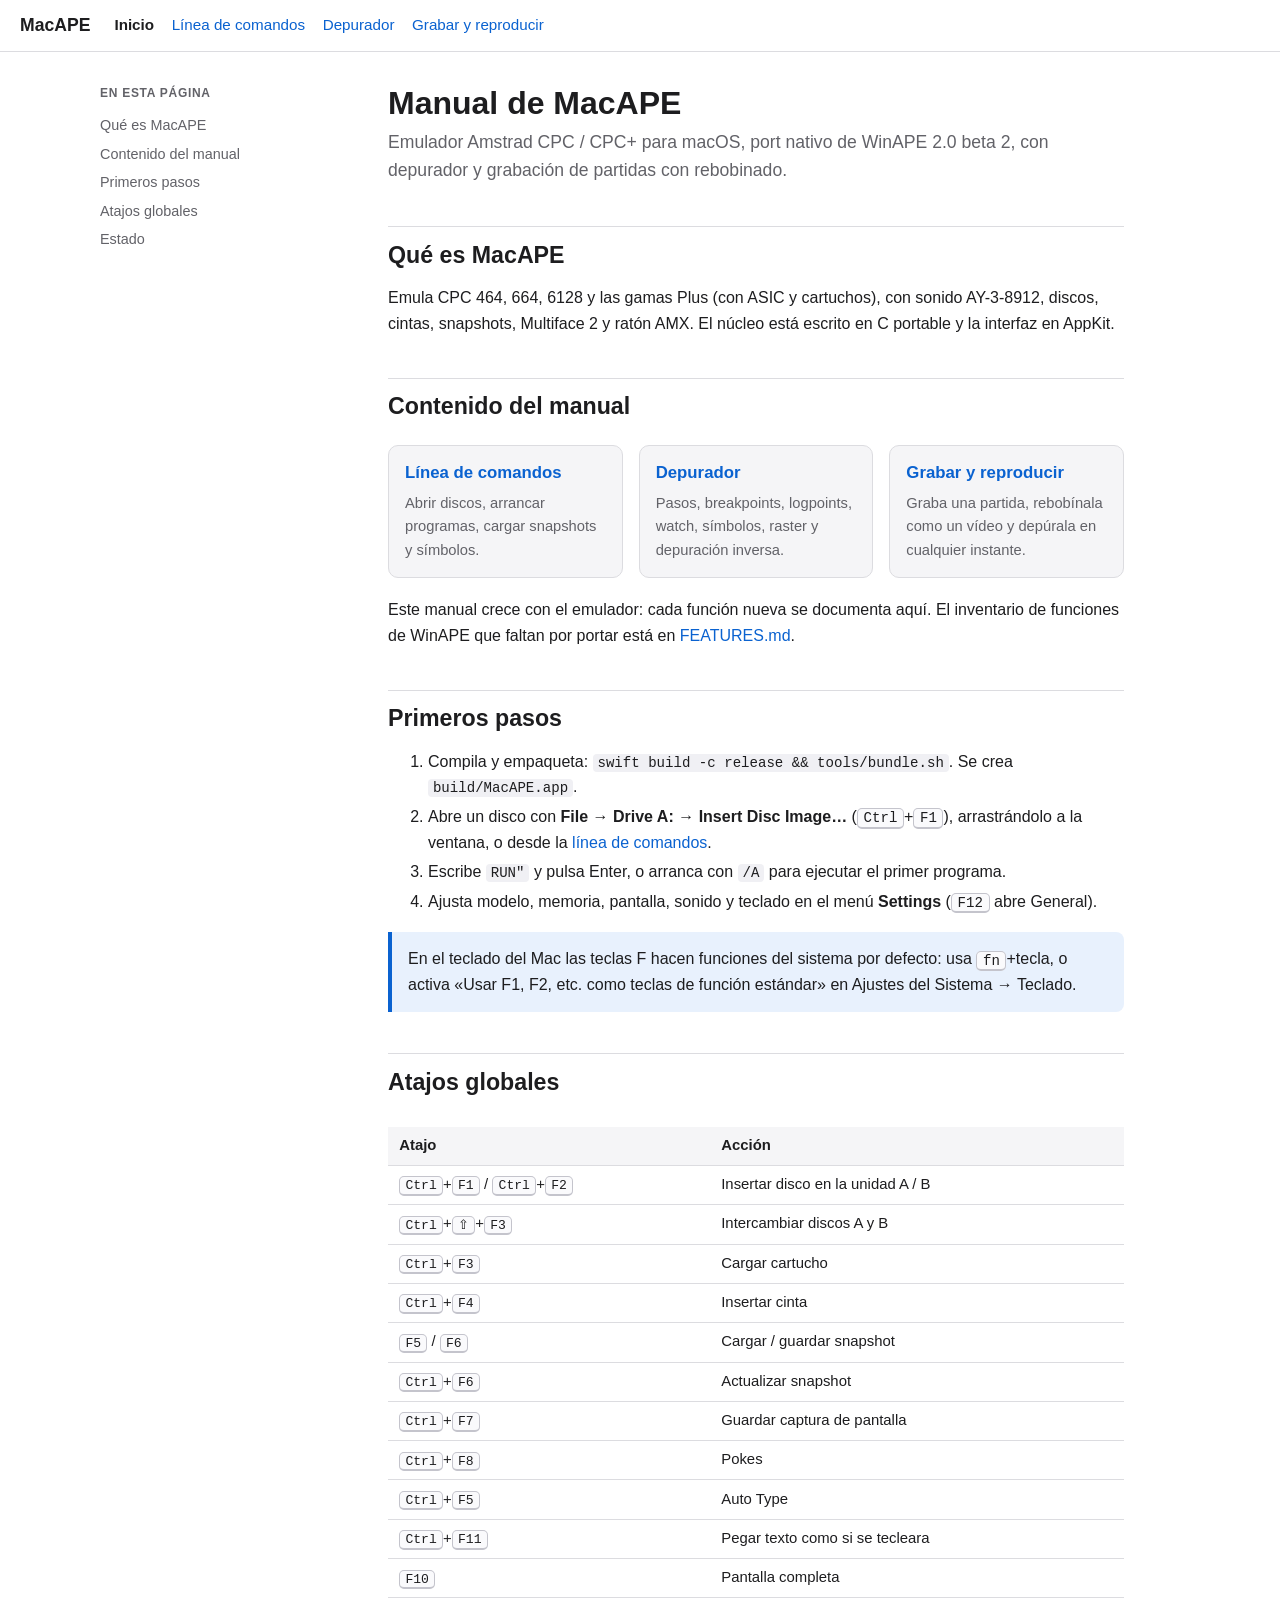
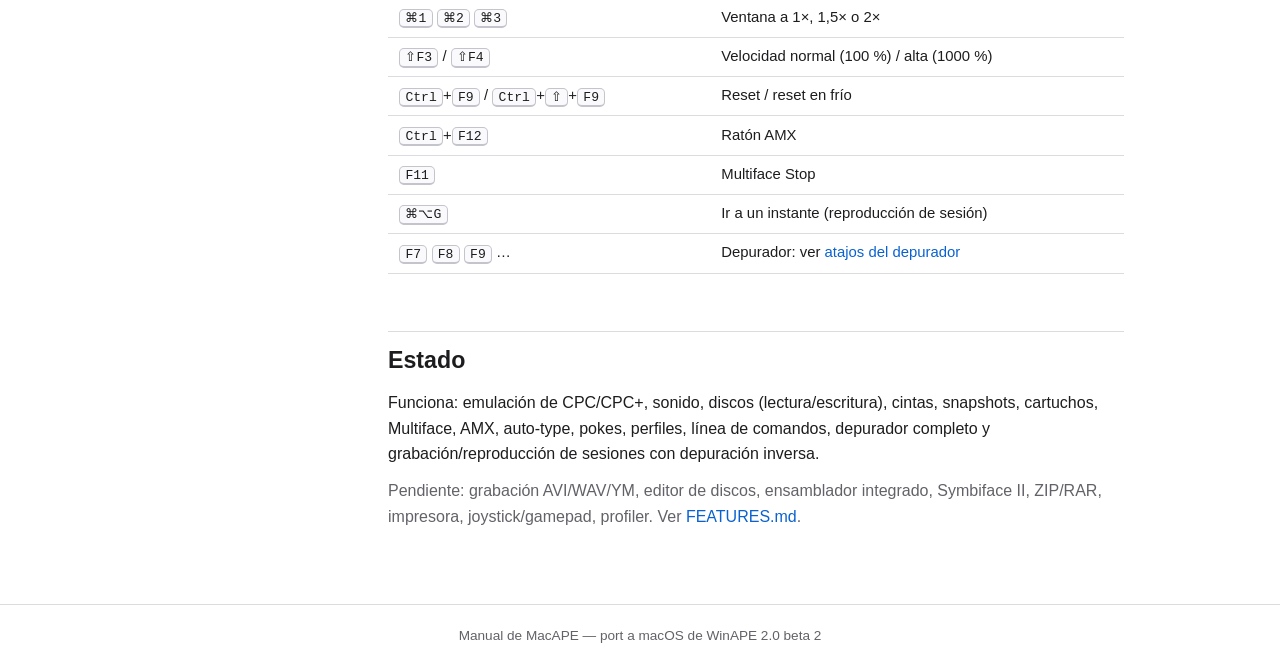
==== docs/index.html @ 0d61a0f4 "Add HTML user manual in docs/: index, command line, debugger, sessions Co-Authored-By: Claude Sonnet" ====
<!doctype html>
<html lang="es">
<head>
<meta charset="utf-8">
<meta name="viewport" content="width=device-width, initial-scale=1">
<title>Manual de MacAPE</title>
<link rel="stylesheet" href="style.css">
</head>
<body>
<header class="top">
  <a class="brand" href="index.html">MacAPE</a>
  <nav>
    <a href="index.html" aria-current="page">Inicio</a>
    <a href="command-line.html">Línea de comandos</a>
    <a href="debugger.html">Depurador</a>
    <a href="sessions.html">Grabar y reproducir</a>
  </nav>
</header>

<div class="layout">
<aside class="toc">
  <h2>En esta página</h2>
  <ol>
    <li><a href="#what">Qué es MacAPE</a></li>
    <li><a href="#manual">Contenido del manual</a></li>
    <li><a href="#start">Primeros pasos</a></li>
    <li><a href="#shortcuts">Atajos globales</a></li>
    <li><a href="#status">Estado</a></li>
  </ol>
</aside>

<main>
<h1>Manual de MacAPE</h1>
<p class="lead">Emulador Amstrad CPC / CPC+ para macOS, port nativo de WinAPE 2.0 beta 2, con depurador y grabación de partidas con rebobinado.</p>

<h2 id="what">Qué es MacAPE</h2>
<p>Emula CPC 464, 664, 6128 y las gamas Plus (con ASIC y cartuchos), con sonido AY-3-8912, discos, cintas, snapshots, Multiface 2 y ratón AMX. El núcleo está escrito en C portable y la interfaz en AppKit.</p>

<h2 id="manual">Contenido del manual</h2>
<ul class="cards">
  <li><a href="command-line.html">Línea de comandos</a><p>Abrir discos, arrancar programas, cargar snapshots y símbolos.</p></li>
  <li><a href="debugger.html">Depurador</a><p>Pasos, breakpoints, logpoints, watch, símbolos, raster y depuración inversa.</p></li>
  <li><a href="sessions.html">Grabar y reproducir</a><p>Graba una partida, rebobínala como un vídeo y depúrala en cualquier instante.</p></li>
</ul>
<p>Este manual crece con el emulador: cada función nueva se documenta aquí. El inventario de funciones de WinAPE que faltan por portar está en <a href="FEATURES.md">FEATURES.md</a>.</p>

<h2 id="start">Primeros pasos</h2>
<ol>
  <li>Compila y empaqueta: <code>swift build -c release &amp;&amp; tools/bundle.sh</code>. Se crea <code>build/MacAPE.app</code>.</li>
  <li>Abre un disco con <strong>File → Drive A: → Insert Disc Image…</strong> (<kbd>Ctrl</kbd>+<kbd>F1</kbd>), arrastrándolo a la ventana, o desde la <a href="command-line.html">línea de comandos</a>.</li>
  <li>Escribe <code>RUN"</code> y pulsa Enter, o arranca con <code>/A</code> para ejecutar el primer programa.</li>
  <li>Ajusta modelo, memoria, pantalla, sonido y teclado en el menú <strong>Settings</strong> (<kbd>F12</kbd> abre General).</li>
</ol>
<div class="note">
  <p>En el teclado del Mac las teclas F hacen funciones del sistema por defecto: usa <kbd>fn</kbd>+tecla, o activa «Usar F1, F2, etc. como teclas de función estándar» en Ajustes del Sistema → Teclado.</p>
</div>

<h2 id="shortcuts">Atajos globales</h2>
<div class="table-scroll">
<table>
  <tr><th>Atajo</th><th>Acción</th></tr>
  <tr><td><kbd>Ctrl</kbd>+<kbd>F1</kbd> / <kbd>Ctrl</kbd>+<kbd>F2</kbd></td><td>Insertar disco en la unidad A / B</td></tr>
  <tr><td><kbd>Ctrl</kbd>+<kbd>⇧</kbd>+<kbd>F3</kbd></td><td>Intercambiar discos A y B</td></tr>
  <tr><td><kbd>Ctrl</kbd>+<kbd>F3</kbd></td><td>Cargar cartucho</td></tr>
  <tr><td><kbd>Ctrl</kbd>+<kbd>F4</kbd></td><td>Insertar cinta</td></tr>
  <tr><td><kbd>F5</kbd> / <kbd>F6</kbd></td><td>Cargar / guardar snapshot</td></tr>
  <tr><td><kbd>Ctrl</kbd>+<kbd>F6</kbd></td><td>Actualizar snapshot</td></tr>
  <tr><td><kbd>Ctrl</kbd>+<kbd>F7</kbd></td><td>Guardar captura de pantalla</td></tr>
  <tr><td><kbd>Ctrl</kbd>+<kbd>F8</kbd></td><td>Pokes</td></tr>
  <tr><td><kbd>Ctrl</kbd>+<kbd>F5</kbd></td><td>Auto Type</td></tr>
  <tr><td><kbd>Ctrl</kbd>+<kbd>F11</kbd></td><td>Pegar texto como si se tecleara</td></tr>
  <tr><td><kbd>F10</kbd></td><td>Pantalla completa</td></tr>
  <tr><td><kbd>⌘1</kbd> <kbd>⌘2</kbd> <kbd>⌘3</kbd></td><td>Ventana a 1×, 1,5× o 2×</td></tr>
  <tr><td><kbd>⇧F3</kbd> / <kbd>⇧F4</kbd></td><td>Velocidad normal (100 %) / alta (1000 %)</td></tr>
  <tr><td><kbd>Ctrl</kbd>+<kbd>F9</kbd> / <kbd>Ctrl</kbd>+<kbd>⇧</kbd>+<kbd>F9</kbd></td><td>Reset / reset en frío</td></tr>
  <tr><td><kbd>Ctrl</kbd>+<kbd>F12</kbd></td><td>Ratón AMX</td></tr>
  <tr><td><kbd>F11</kbd></td><td>Multiface Stop</td></tr>
  <tr><td><kbd>⌘⌥G</kbd></td><td>Ir a un instante (reproducción de sesión)</td></tr>
  <tr><td><kbd>F7</kbd> <kbd>F8</kbd> <kbd>F9</kbd> …</td><td>Depurador: ver <a href="debugger.html#shortcuts">atajos del depurador</a></td></tr>
</table>
</div>

<h2 id="status">Estado</h2>
<p>Funciona: emulación de CPC/CPC+, sonido, discos (lectura/escritura), cintas, snapshots, cartuchos, Multiface, AMX, auto-type, pokes, perfiles, línea de comandos, depurador completo y grabación/reproducción de sesiones con depuración inversa.</p>
<p class="status-todo">Pendiente: grabación AVI/WAV/YM, editor de discos, ensamblador integrado, Symbiface II, ZIP/RAR, impresora, joystick/gamepad, profiler. Ver <a href="FEATURES.md">FEATURES.md</a>.</p>
</main>
</div>

<footer>Manual de MacAPE — port a macOS de WinAPE 2.0 beta 2</footer>
</body>
</html>
---- docs/style.css ----
:root {
  --bg: #ffffff; --fg: #1d1d1f; --muted: #626268; --line: #dcdce0; --soft: #f5f5f7;
  --accent: #0a62d0; --code-bg: #f0f0f4; --note: #e8f1fd; --note-line: #0a62d0; --warn: #fff4e0; --warn-line: #c77700;
  --kbd-bg: #fafafc; --kbd-line: #c4c4cc;
}
@media (prefers-color-scheme: dark) {
  :root {
    --bg: #1c1c1e; --fg: #ececf0; --muted: #a0a0a8; --line: #3a3a3e; --soft: #262629;
    --accent: #6cb0ff; --code-bg: #2a2a2e; --note: #1d2a3a; --note-line: #6cb0ff; --warn: #3a2d17; --warn-line: #e0a040;
    --kbd-bg: #2c2c30; --kbd-line: #4a4a50;
  }
}
* { box-sizing: border-box; }
html { scroll-behavior: smooth; scroll-padding-top: 4.5rem; }
body { margin: 0; background: var(--bg); color: var(--fg); font: 16px/1.6 -apple-system, BlinkMacSystemFont, "Segoe UI", Helvetica, Arial, sans-serif; }
a { color: var(--accent); text-decoration: none; }
a:hover { text-decoration: underline; }

header.top { position: sticky; top: 0; z-index: 10; display: flex; gap: 1.5rem; align-items: center; padding: .7rem 1.25rem;
  background: color-mix(in srgb, var(--bg) 92%, transparent); backdrop-filter: blur(8px); border-bottom: 1px solid var(--line); }
header.top .brand { font-weight: 700; font-size: 1.1rem; color: var(--fg); }
header.top nav { display: flex; gap: 1.1rem; flex-wrap: wrap; font-size: .95rem; }
header.top nav a[aria-current="page"] { color: var(--fg); font-weight: 600; }

.layout { display: grid; grid-template-columns: 15rem minmax(0, 46rem); gap: 3rem; max-width: 70rem; margin: 0 auto; padding: 2rem 1.25rem 4rem; }
aside.toc { position: sticky; top: 4.5rem; align-self: start; max-height: calc(100vh - 6rem); overflow: auto; font-size: .9rem; }
aside.toc h2 { font-size: .75rem; text-transform: uppercase; letter-spacing: .06em; color: var(--muted); margin: 0 0 .6rem; border: 0; padding: 0; }
aside.toc ol, aside.toc ul { list-style: none; margin: 0; padding: 0; }
aside.toc li { margin: .15rem 0; }
aside.toc ul ul { padding-left: .9rem; font-size: .85rem; }
aside.toc a { color: var(--muted); display: block; padding: .1rem 0; }
aside.toc a:hover { color: var(--fg); text-decoration: none; }
@media (max-width: 62rem) { .layout { grid-template-columns: 1fr; } aside.toc { position: static; max-height: none; } }

main h1 { font-size: 2rem; line-height: 1.2; margin: 0 0 .4rem; }
main .lead { font-size: 1.1rem; color: var(--muted); margin: 0 0 2rem; }
main h2 { font-size: 1.45rem; margin: 2.6rem 0 .6rem; padding-top: .6rem; border-top: 1px solid var(--line); }
main h3 { font-size: 1.1rem; margin: 1.8rem 0 .4rem; }
main p, main ul, main ol { margin: .7rem 0; }
main li { margin: .25rem 0; }

code, kbd, samp { font-family: ui-monospace, SFMono-Regular, Menlo, Consolas, monospace; font-size: .88em; }
code { background: var(--code-bg); padding: .08em .35em; border-radius: 4px; }
kbd { background: var(--kbd-bg); border: 1px solid var(--kbd-line); border-bottom-width: 2px; border-radius: 5px; padding: .05em .4em; white-space: nowrap; }
pre { background: var(--code-bg); padding: .9rem 1rem; border-radius: 8px; overflow-x: auto; line-height: 1.45; }
pre code { background: none; padding: 0; font-size: .85rem; }

table { border-collapse: collapse; width: 100%; margin: 1rem 0; font-size: .93rem; }
th, td { text-align: left; vertical-align: top; padding: .45rem .7rem; border-bottom: 1px solid var(--line); }
th { background: var(--soft); font-weight: 600; white-space: nowrap; }
td:first-child { white-space: nowrap; }
.table-scroll { overflow-x: auto; }

figure { margin: 1.4rem 0; }
figure img { max-width: 100%; height: auto; border: 1px solid var(--line); border-radius: 8px; display: block; }
figcaption { color: var(--muted); font-size: .88rem; margin-top: .4rem; }

.note, .warn { border-left: 4px solid var(--note-line); background: var(--note); padding: .6rem 1rem; border-radius: 0 8px 8px 0; margin: 1.1rem 0; }
.warn { border-left-color: var(--warn-line); background: var(--warn); }
.note p, .warn p { margin: .3rem 0; }

.cards { display: grid; grid-template-columns: repeat(auto-fit, minmax(14rem, 1fr)); gap: 1rem; margin: 1.2rem 0; padding: 0; list-style: none; }
.cards li { border: 1px solid var(--line); border-radius: 10px; padding: .9rem 1rem; background: var(--soft); margin: 0; }
.cards a { font-weight: 600; font-size: 1.05rem; }
.cards p { margin: .3rem 0 0; color: var(--muted); font-size: .92rem; }
.status-todo { color: var(--muted); }

footer { border-top: 1px solid var(--line); color: var(--muted); font-size: .85rem; padding: 1.2rem; text-align: center; }
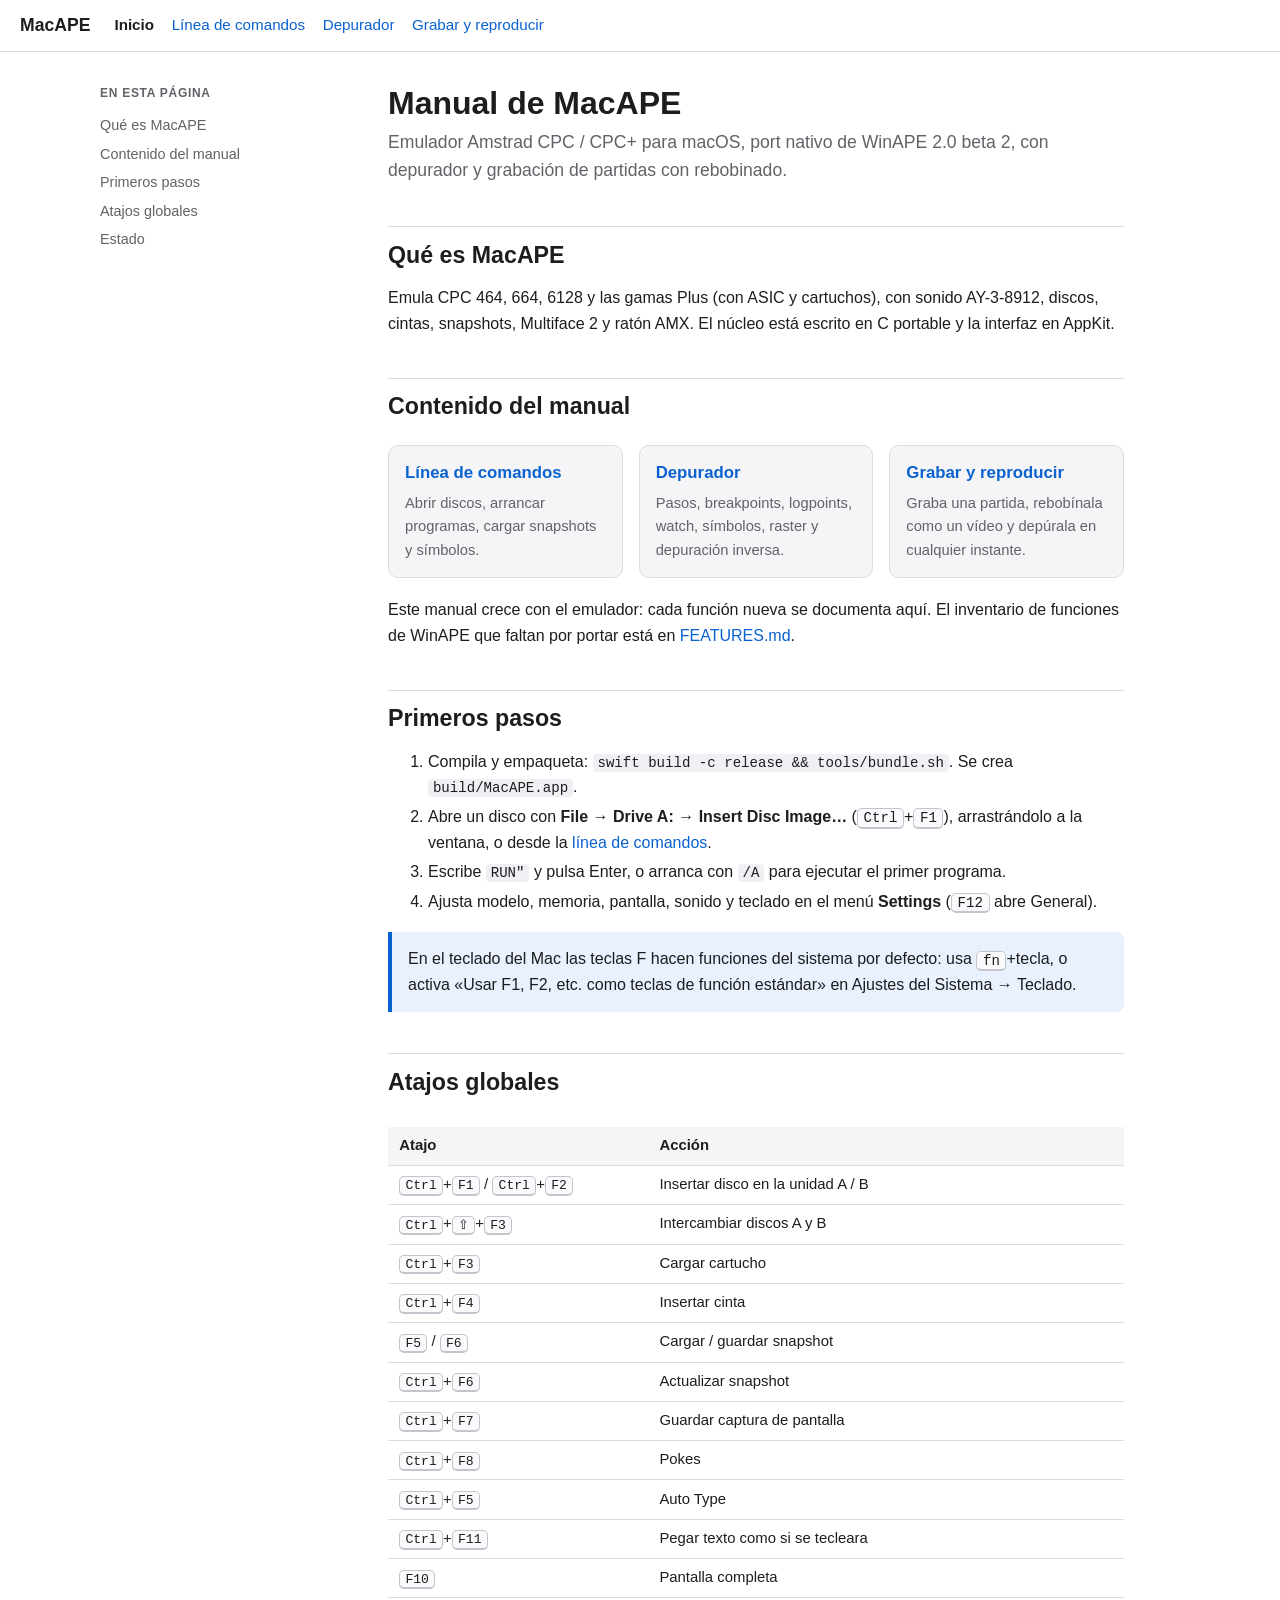
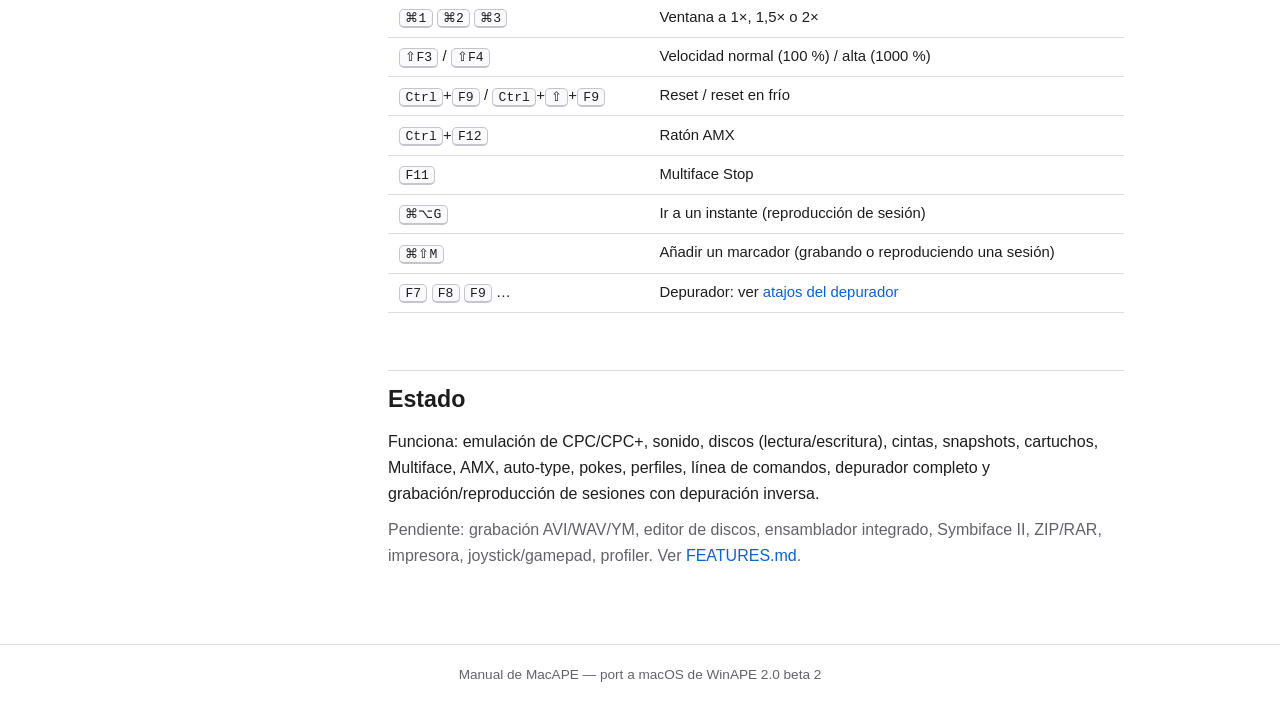
==== commit 983f2e64: "Markers on the session time line Named moments stored in the .cpcrec (format v3), added while record" ====
--- a/docs/index.html
+++ b/docs/index.html
@@ -76,6 +76,7 @@
   <tr><td><kbd>Ctrl</kbd>+<kbd>F12</kbd></td><td>Ratón AMX</td></tr>
   <tr><td><kbd>F11</kbd></td><td>Multiface Stop</td></tr>
   <tr><td><kbd>⌘⌥G</kbd></td><td>Ir a un instante (reproducción de sesión)</td></tr>
+  <tr><td><kbd>⌘⇧M</kbd></td><td>Añadir un marcador (grabando o reproduciendo una sesión)</td></tr>
   <tr><td><kbd>F7</kbd> <kbd>F8</kbd> <kbd>F9</kbd> …</td><td>Depurador: ver <a href="debugger.html#shortcuts">atajos del depurador</a></td></tr>
 </table>
 </div>
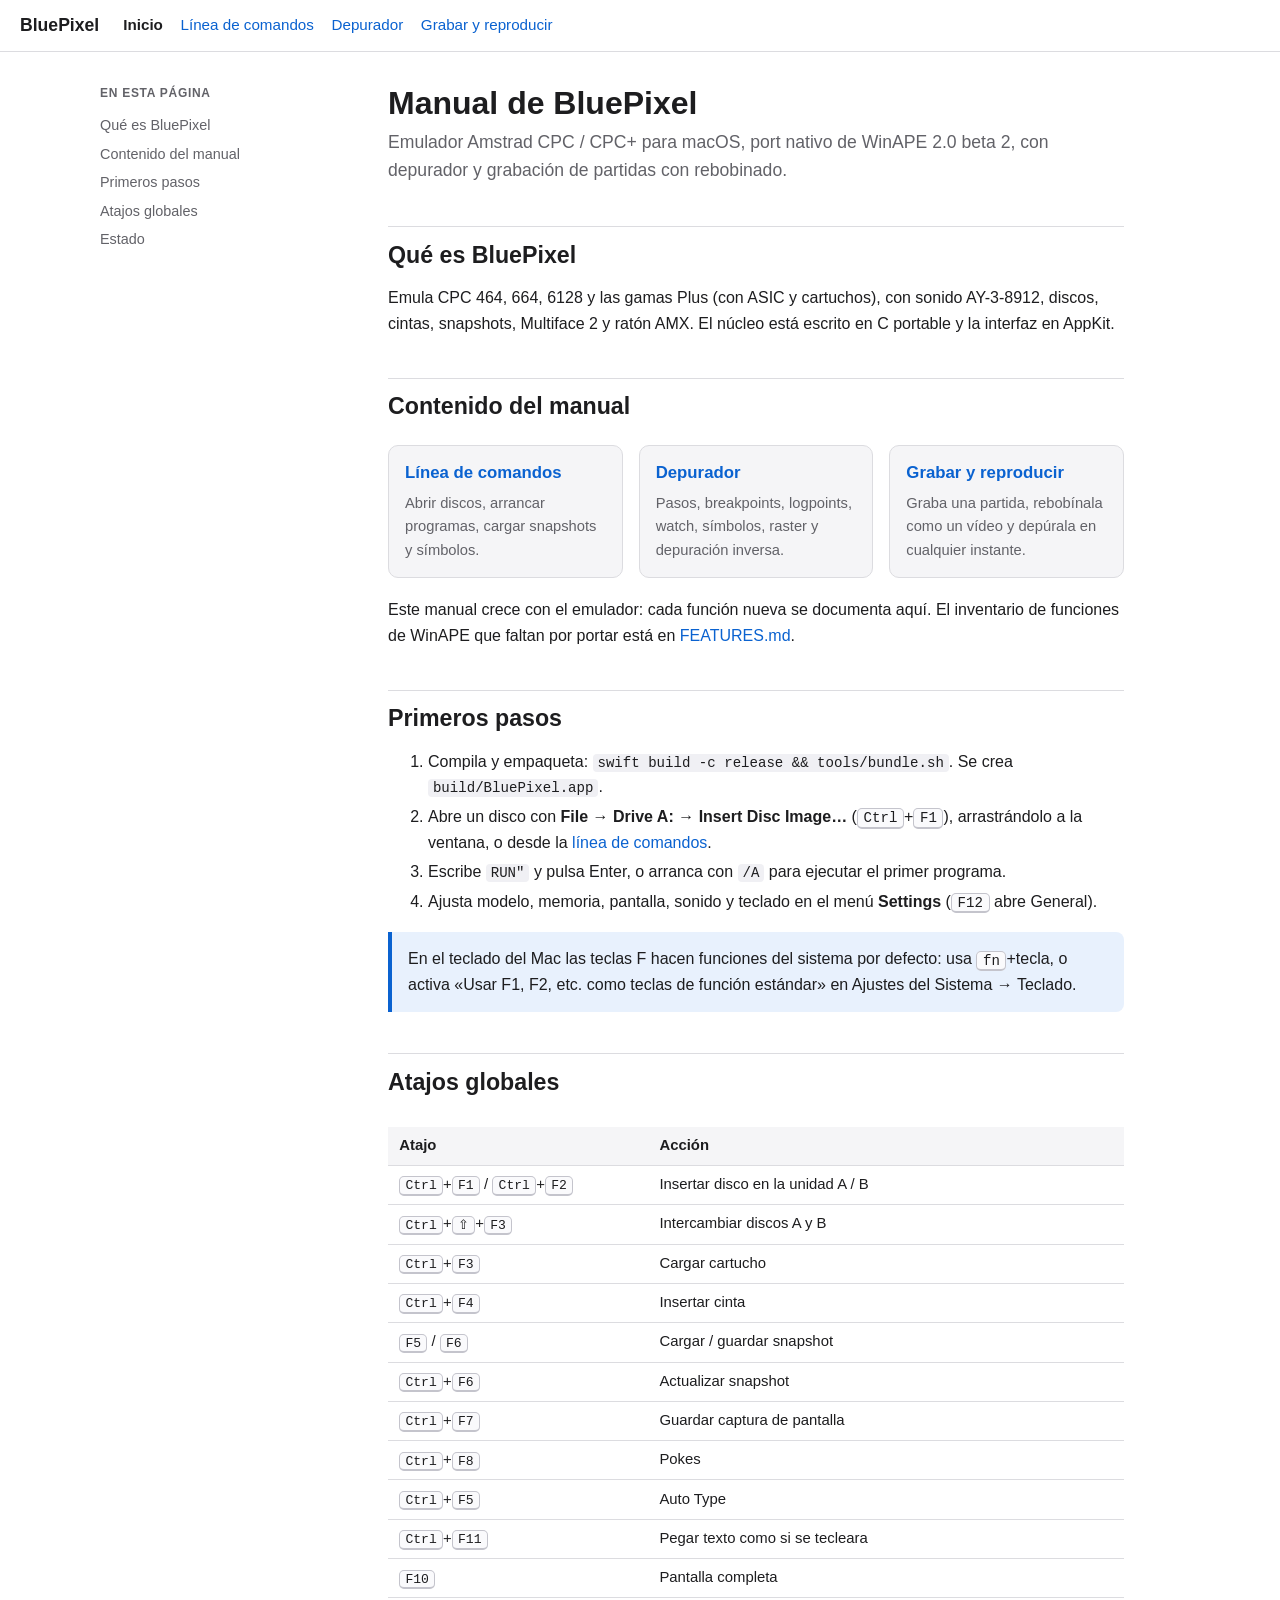
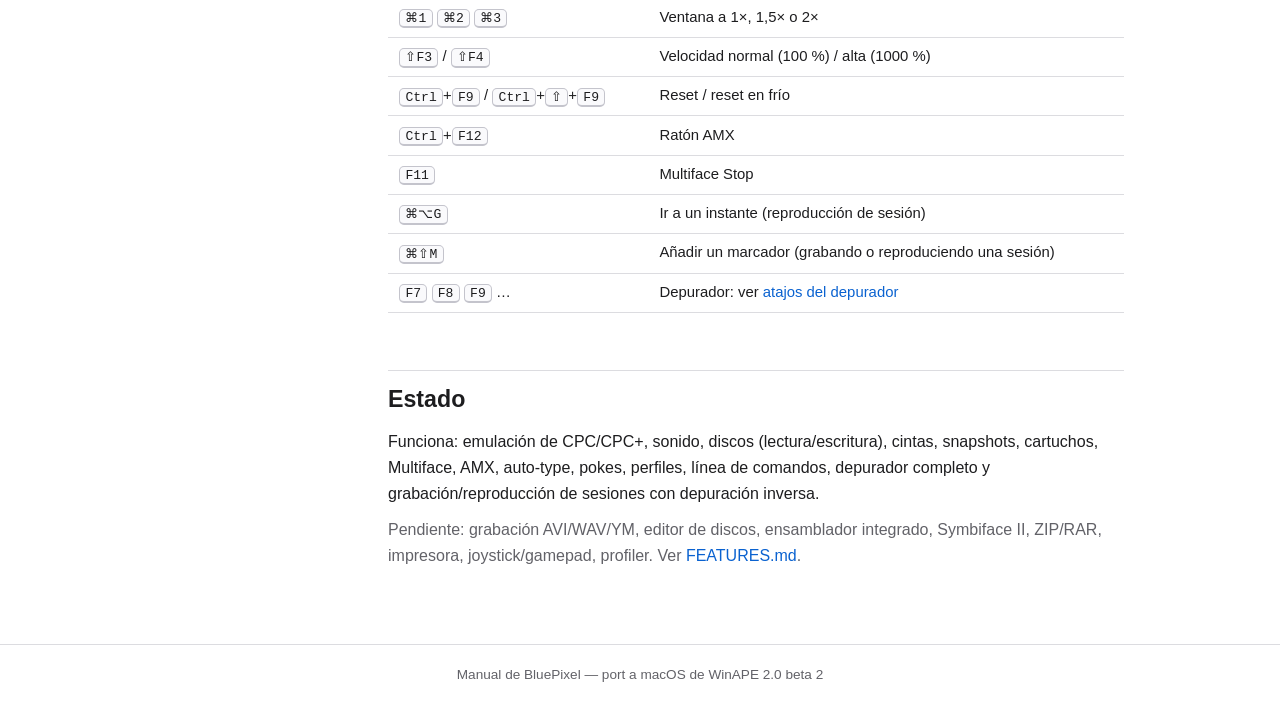
==== commit 1e29dd34: "Rename emulator to BluePixel Update the app, Swift package, tools, settings paths, and documentation" ====
--- a/docs/index.html
+++ b/docs/index.html
@@ -3,12 +3,12 @@
 <head>
 <meta charset="utf-8">
 <meta name="viewport" content="width=device-width, initial-scale=1">
-<title>Manual de MacAPE</title>
+<title>Manual de BluePixel</title>
 <link rel="stylesheet" href="style.css">
 </head>
 <body>
 <header class="top">
-  <a class="brand" href="index.html">MacAPE</a>
+  <a class="brand" href="index.html">BluePixel</a>
   <nav>
     <a href="index.html" aria-current="page">Inicio</a>
     <a href="command-line.html">Línea de comandos</a>
@@ -21,7 +21,7 @@
 <aside class="toc">
   <h2>En esta página</h2>
   <ol>
-    <li><a href="#what">Qué es MacAPE</a></li>
+    <li><a href="#what">Qué es BluePixel</a></li>
     <li><a href="#manual">Contenido del manual</a></li>
     <li><a href="#start">Primeros pasos</a></li>
     <li><a href="#shortcuts">Atajos globales</a></li>
@@ -30,10 +30,10 @@
 </aside>
 
 <main>
-<h1>Manual de MacAPE</h1>
+<h1>Manual de BluePixel</h1>
 <p class="lead">Emulador Amstrad CPC / CPC+ para macOS, port nativo de WinAPE 2.0 beta 2, con depurador y grabación de partidas con rebobinado.</p>
 
-<h2 id="what">Qué es MacAPE</h2>
+<h2 id="what">Qué es BluePixel</h2>
 <p>Emula CPC 464, 664, 6128 y las gamas Plus (con ASIC y cartuchos), con sonido AY-3-8912, discos, cintas, snapshots, Multiface 2 y ratón AMX. El núcleo está escrito en C portable y la interfaz en AppKit.</p>
 
 <h2 id="manual">Contenido del manual</h2>
@@ -46,7 +46,7 @@
 
 <h2 id="start">Primeros pasos</h2>
 <ol>
-  <li>Compila y empaqueta: <code>swift build -c release &amp;&amp; tools/bundle.sh</code>. Se crea <code>build/MacAPE.app</code>.</li>
+  <li>Compila y empaqueta: <code>swift build -c release &amp;&amp; tools/bundle.sh</code>. Se crea <code>build/BluePixel.app</code>.</li>
   <li>Abre un disco con <strong>File → Drive A: → Insert Disc Image…</strong> (<kbd>Ctrl</kbd>+<kbd>F1</kbd>), arrastrándolo a la ventana, o desde la <a href="command-line.html">línea de comandos</a>.</li>
   <li>Escribe <code>RUN"</code> y pulsa Enter, o arranca con <code>/A</code> para ejecutar el primer programa.</li>
   <li>Ajusta modelo, memoria, pantalla, sonido y teclado en el menú <strong>Settings</strong> (<kbd>F12</kbd> abre General).</li>
@@ -87,6 +87,6 @@
 </main>
 </div>
 
-<footer>Manual de MacAPE — port a macOS de WinAPE 2.0 beta 2</footer>
+<footer>Manual de BluePixel — port a macOS de WinAPE 2.0 beta 2</footer>
 </body>
 </html>
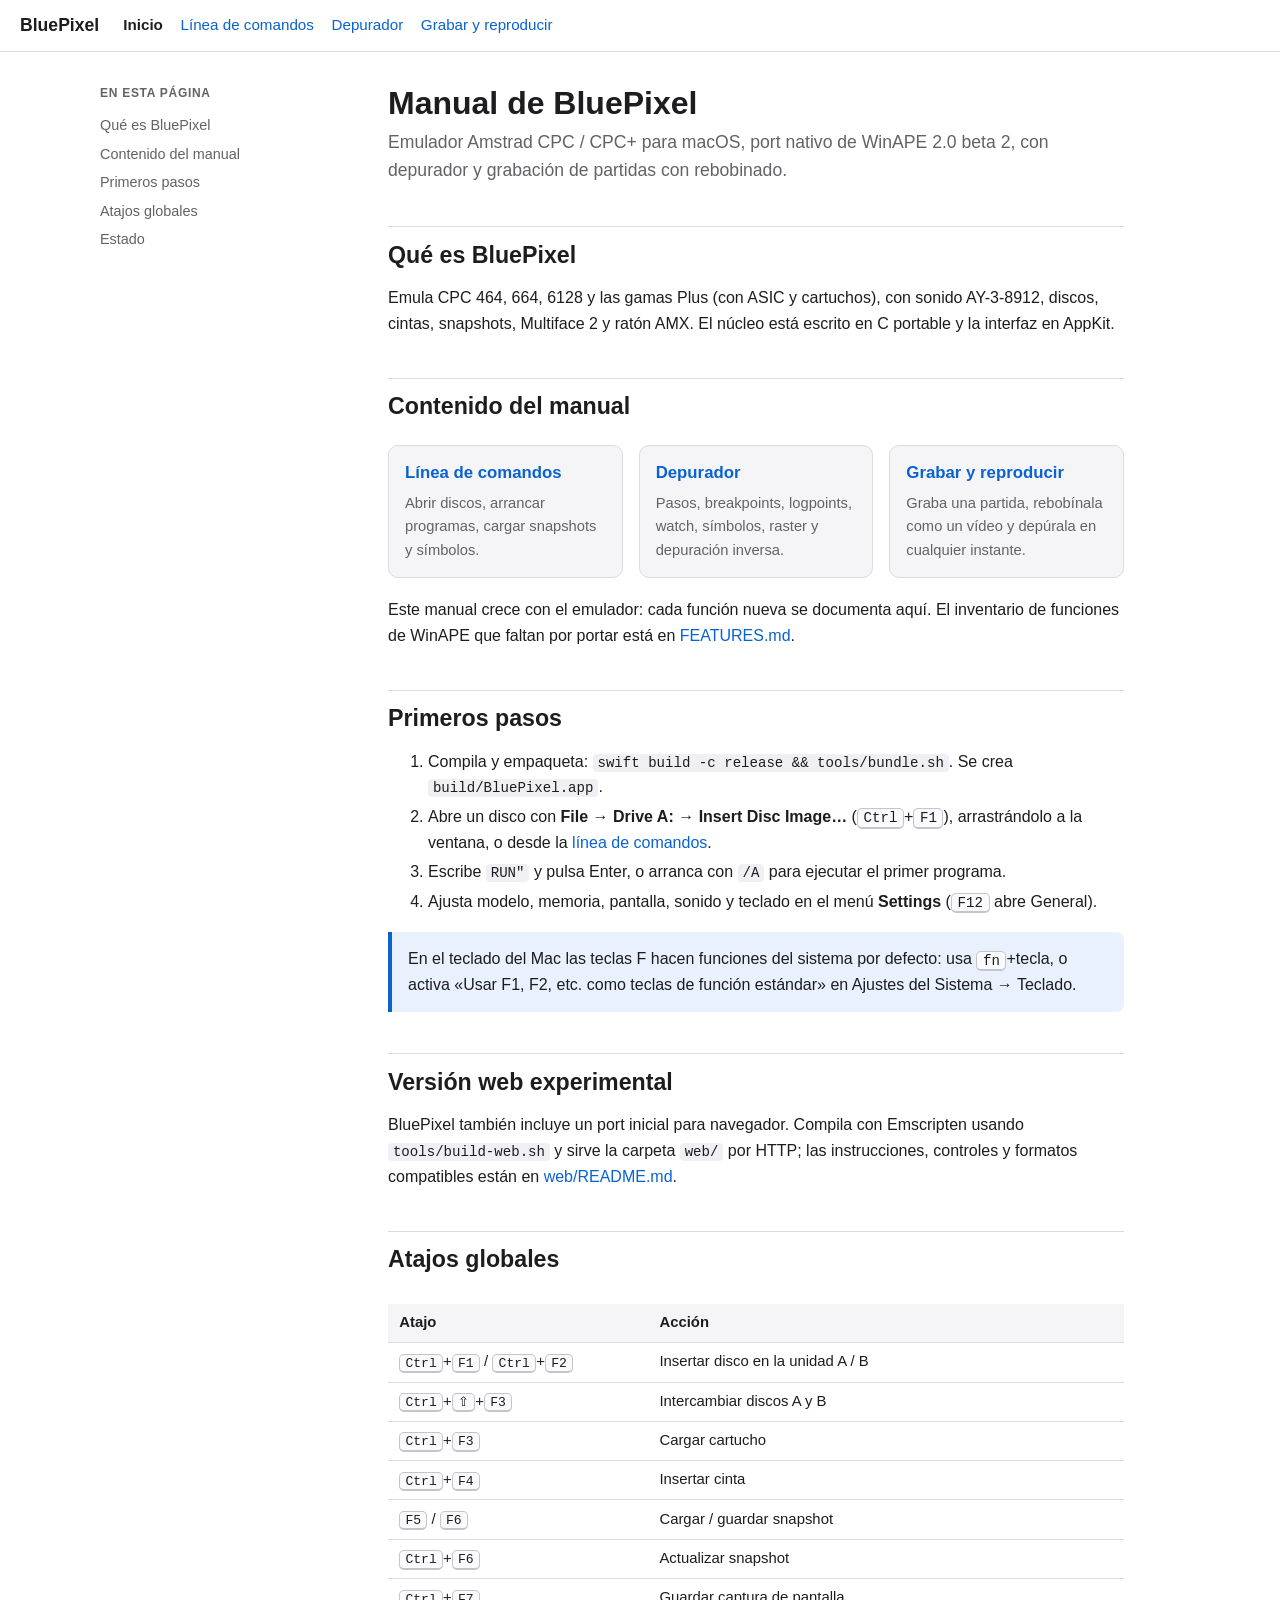
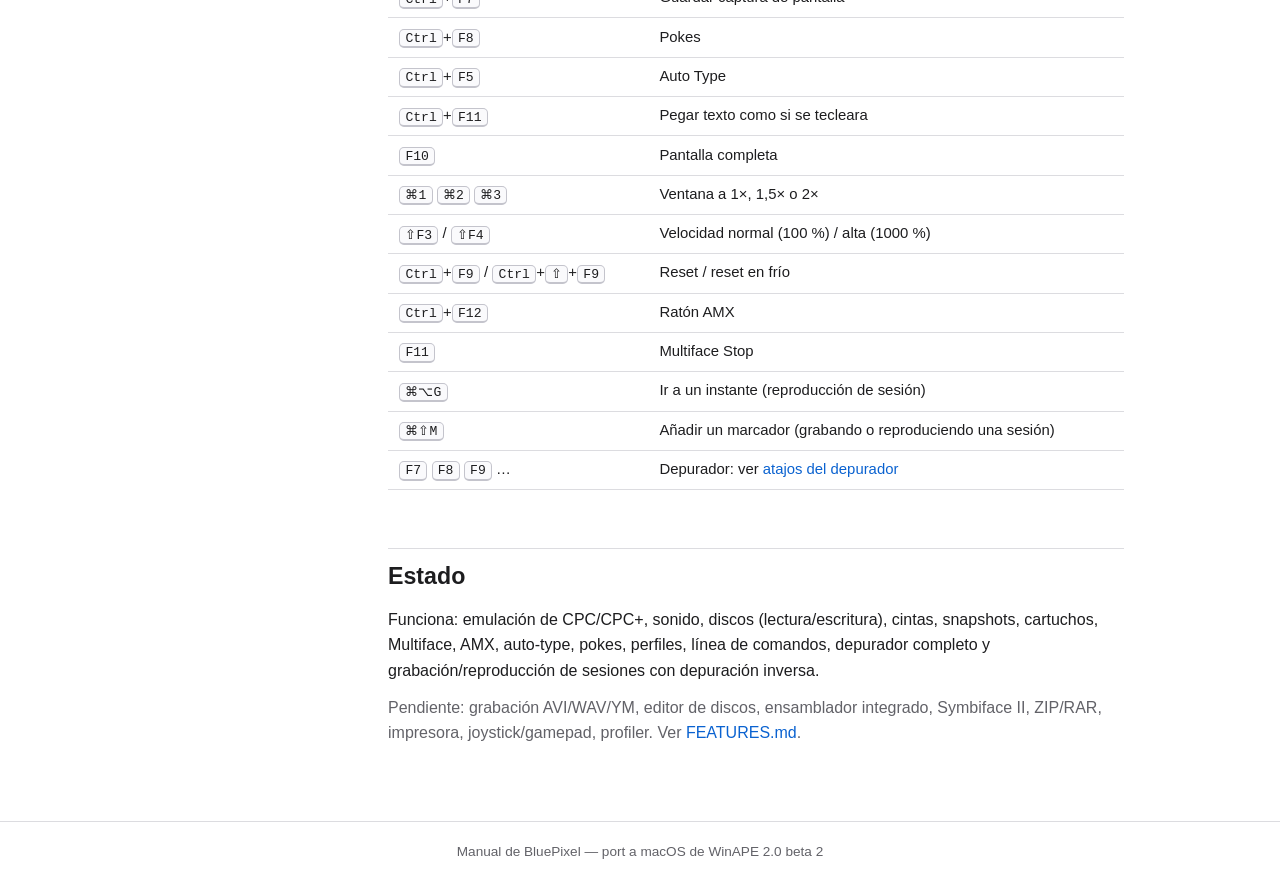
==== commit 4dcc96cd: "Add web emulator with CPC ROM set Build a browser frontend around the portable core with local ROM d" ====
--- a/docs/index.html
+++ b/docs/index.html
@@ -55,6 +55,9 @@
   <p>En el teclado del Mac las teclas F hacen funciones del sistema por defecto: usa <kbd>fn</kbd>+tecla, o activa «Usar F1, F2, etc. como teclas de función estándar» en Ajustes del Sistema → Teclado.</p>
 </div>
 
+<h2>Versión web experimental</h2>
+<p>BluePixel también incluye un port inicial para navegador. Compila con Emscripten usando <code>tools/build-web.sh</code> y sirve la carpeta <code>web/</code> por HTTP; las instrucciones, controles y formatos compatibles están en <a href="../web/README.md">web/README.md</a>.</p>
+
 <h2 id="shortcuts">Atajos globales</h2>
 <div class="table-scroll">
 <table>
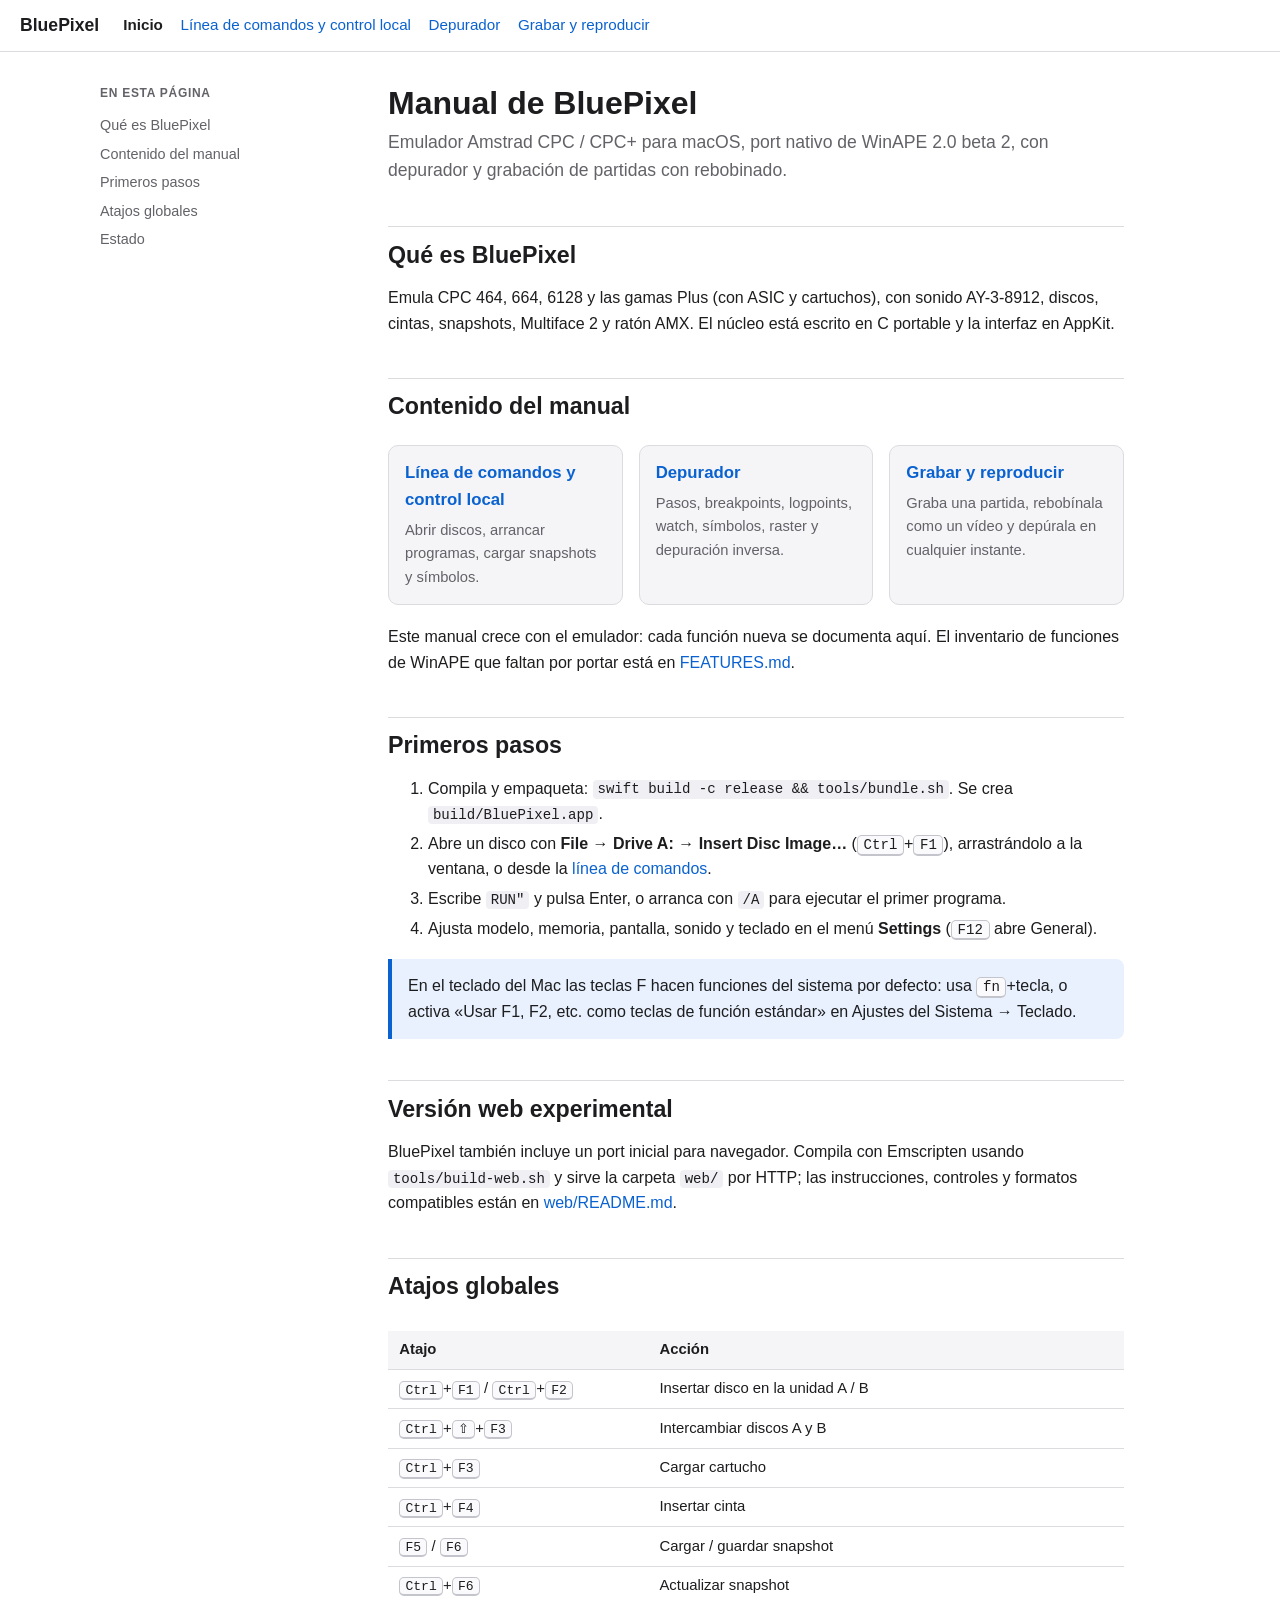
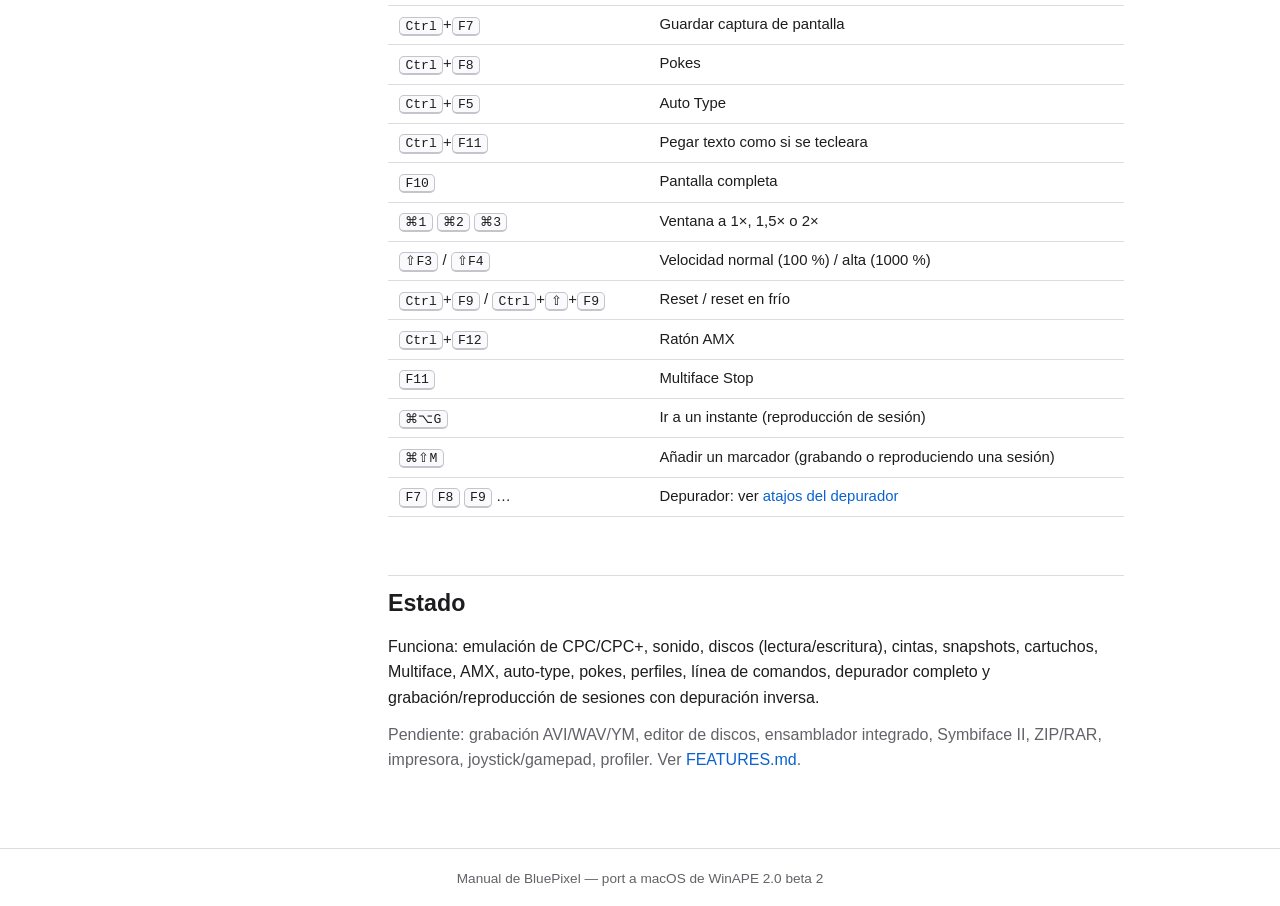
==== commit 0fa643db: "Add optional desktop control and authenticated Unix/WebSocket transports Drive the displayed desktop" ====
--- a/docs/index.html
+++ b/docs/index.html
@@ -11,7 +11,7 @@
   <a class="brand" href="index.html">BluePixel</a>
   <nav>
     <a href="index.html" aria-current="page">Inicio</a>
-    <a href="command-line.html">Línea de comandos</a>
+    <a href="command-line.html">Línea de comandos y control local</a>
     <a href="debugger.html">Depurador</a>
     <a href="sessions.html">Grabar y reproducir</a>
   </nav>
@@ -38,7 +38,7 @@
 
 <h2 id="manual">Contenido del manual</h2>
 <ul class="cards">
-  <li><a href="command-line.html">Línea de comandos</a><p>Abrir discos, arrancar programas, cargar snapshots y símbolos.</p></li>
+  <li><a href="command-line.html">Línea de comandos y control local</a><p>Abrir discos, arrancar programas, cargar snapshots y símbolos.</p></li>
   <li><a href="debugger.html">Depurador</a><p>Pasos, breakpoints, logpoints, watch, símbolos, raster y depuración inversa.</p></li>
   <li><a href="sessions.html">Grabar y reproducir</a><p>Graba una partida, rebobínala como un vídeo y depúrala en cualquier instante.</p></li>
 </ul>
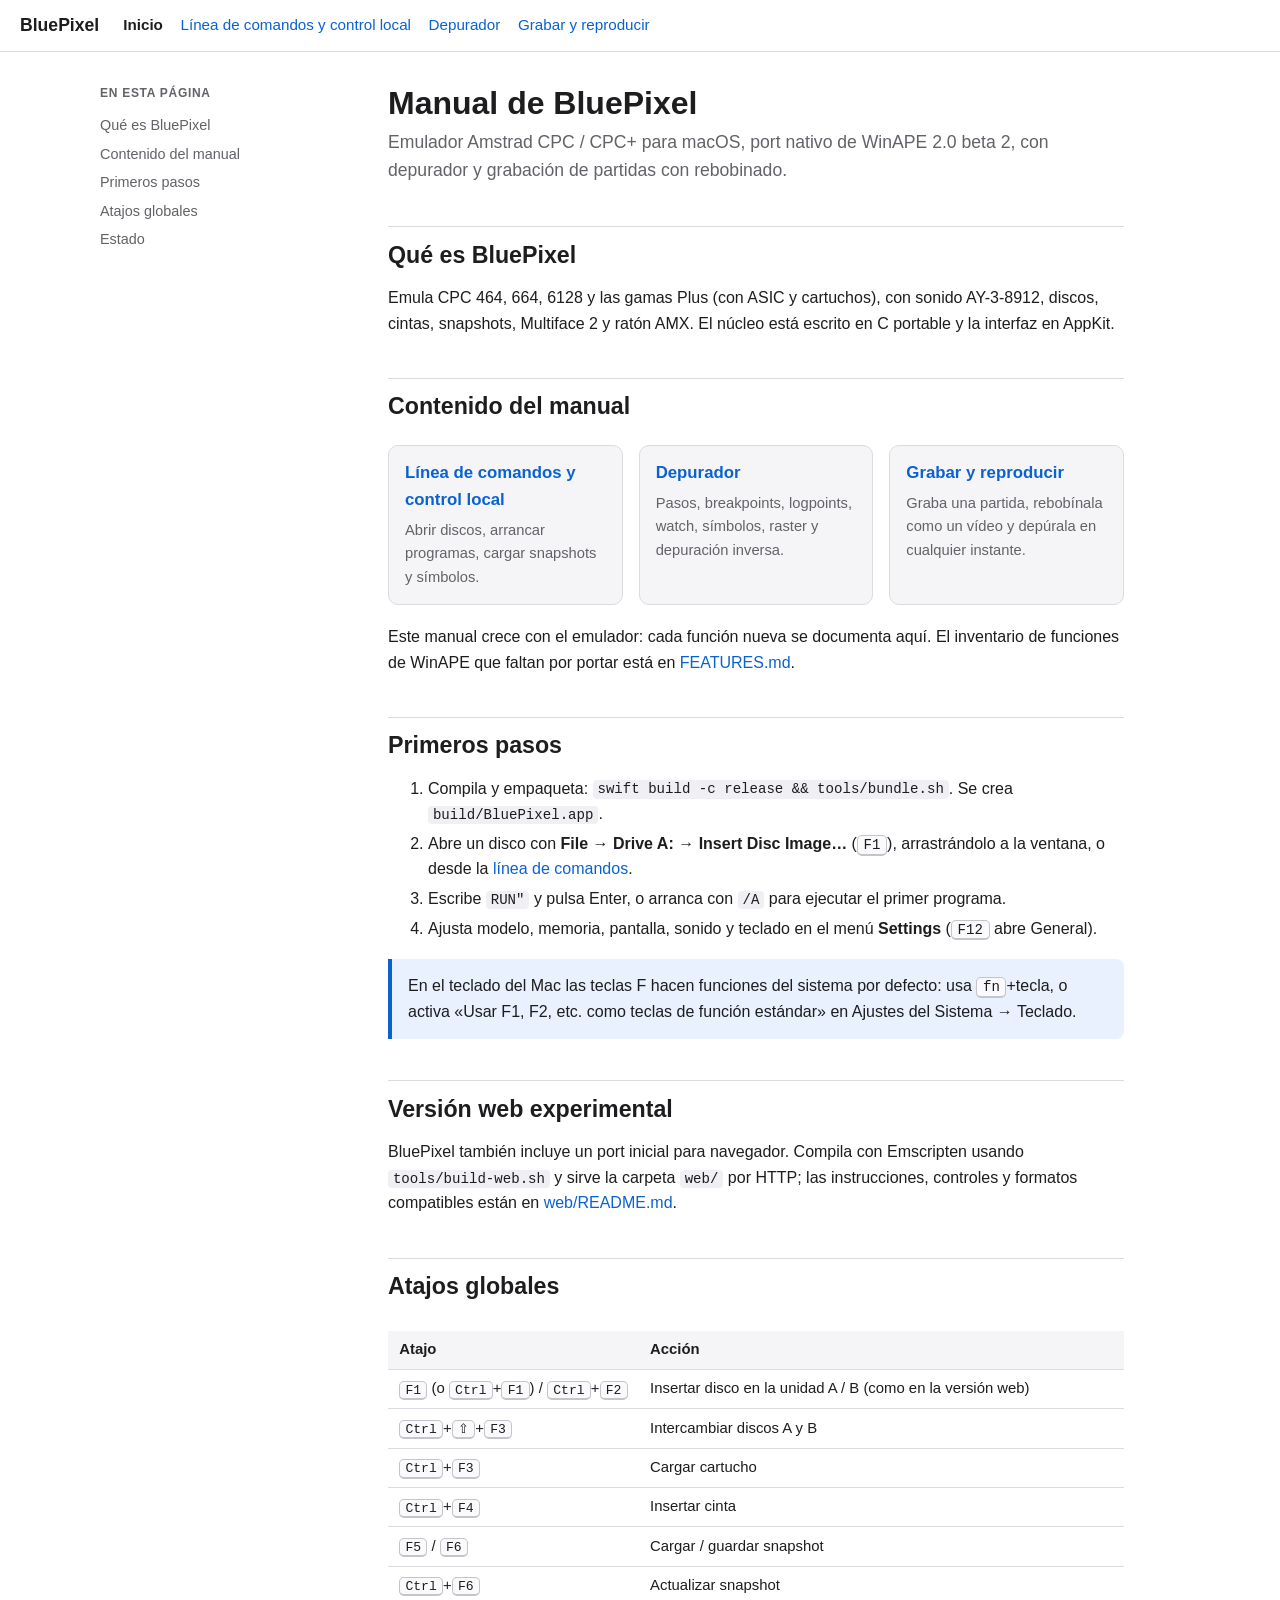
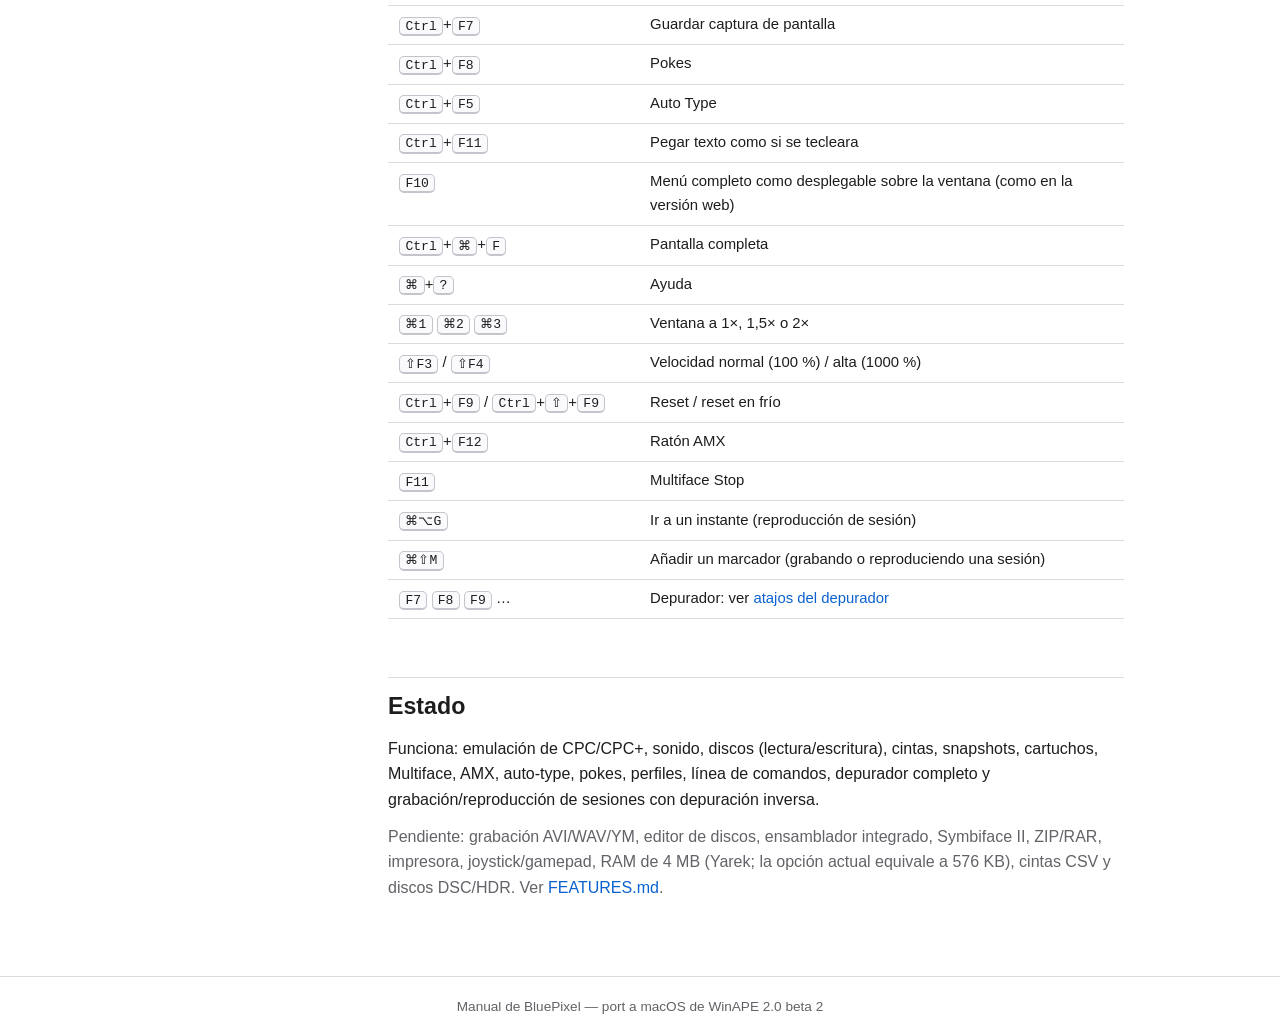
==== commit 9d6abcba: "Match web keyboard shortcuts in the macOS app F1 inserts a disc in drive A (Ctrl+F1 kept as alternat" ====
--- a/docs/index.html
+++ b/docs/index.html
@@ -47,7 +47,7 @@
 <h2 id="start">Primeros pasos</h2>
 <ol>
   <li>Compila y empaqueta: <code>swift build -c release &amp;&amp; tools/bundle.sh</code>. Se crea <code>build/BluePixel.app</code>.</li>
-  <li>Abre un disco con <strong>File → Drive A: → Insert Disc Image…</strong> (<kbd>Ctrl</kbd>+<kbd>F1</kbd>), arrastrándolo a la ventana, o desde la <a href="command-line.html">línea de comandos</a>.</li>
+  <li>Abre un disco con <strong>File → Drive A: → Insert Disc Image…</strong> (<kbd>F1</kbd>), arrastrándolo a la ventana, o desde la <a href="command-line.html">línea de comandos</a>.</li>
   <li>Escribe <code>RUN"</code> y pulsa Enter, o arranca con <code>/A</code> para ejecutar el primer programa.</li>
   <li>Ajusta modelo, memoria, pantalla, sonido y teclado en el menú <strong>Settings</strong> (<kbd>F12</kbd> abre General).</li>
 </ol>
@@ -62,7 +62,7 @@
 <div class="table-scroll">
 <table>
   <tr><th>Atajo</th><th>Acción</th></tr>
-  <tr><td><kbd>Ctrl</kbd>+<kbd>F1</kbd> / <kbd>Ctrl</kbd>+<kbd>F2</kbd></td><td>Insertar disco en la unidad A / B</td></tr>
+  <tr><td><kbd>F1</kbd> (o <kbd>Ctrl</kbd>+<kbd>F1</kbd>) / <kbd>Ctrl</kbd>+<kbd>F2</kbd></td><td>Insertar disco en la unidad A / B (como en la versión web)</td></tr>
   <tr><td><kbd>Ctrl</kbd>+<kbd>⇧</kbd>+<kbd>F3</kbd></td><td>Intercambiar discos A y B</td></tr>
   <tr><td><kbd>Ctrl</kbd>+<kbd>F3</kbd></td><td>Cargar cartucho</td></tr>
   <tr><td><kbd>Ctrl</kbd>+<kbd>F4</kbd></td><td>Insertar cinta</td></tr>
@@ -72,7 +72,9 @@
   <tr><td><kbd>Ctrl</kbd>+<kbd>F8</kbd></td><td>Pokes</td></tr>
   <tr><td><kbd>Ctrl</kbd>+<kbd>F5</kbd></td><td>Auto Type</td></tr>
   <tr><td><kbd>Ctrl</kbd>+<kbd>F11</kbd></td><td>Pegar texto como si se tecleara</td></tr>
-  <tr><td><kbd>F10</kbd></td><td>Pantalla completa</td></tr>
+  <tr><td><kbd>F10</kbd></td><td>Menú completo como desplegable sobre la ventana (como en la versión web)</td></tr>
+  <tr><td><kbd>Ctrl</kbd>+<kbd>⌘</kbd>+<kbd>F</kbd></td><td>Pantalla completa</td></tr>
+  <tr><td><kbd>⌘</kbd>+<kbd>?</kbd></td><td>Ayuda</td></tr>
   <tr><td><kbd>⌘1</kbd> <kbd>⌘2</kbd> <kbd>⌘3</kbd></td><td>Ventana a 1×, 1,5× o 2×</td></tr>
   <tr><td><kbd>⇧F3</kbd> / <kbd>⇧F4</kbd></td><td>Velocidad normal (100 %) / alta (1000 %)</td></tr>
   <tr><td><kbd>Ctrl</kbd>+<kbd>F9</kbd> / <kbd>Ctrl</kbd>+<kbd>⇧</kbd>+<kbd>F9</kbd></td><td>Reset / reset en frío</td></tr>
@@ -86,7 +88,7 @@
 
 <h2 id="status">Estado</h2>
 <p>Funciona: emulación de CPC/CPC+, sonido, discos (lectura/escritura), cintas, snapshots, cartuchos, Multiface, AMX, auto-type, pokes, perfiles, línea de comandos, depurador completo y grabación/reproducción de sesiones con depuración inversa.</p>
-<p class="status-todo">Pendiente: grabación AVI/WAV/YM, editor de discos, ensamblador integrado, Symbiface II, ZIP/RAR, impresora, joystick/gamepad, profiler. Ver <a href="FEATURES.md">FEATURES.md</a>.</p>
+<p class="status-todo">Pendiente: grabación AVI/WAV/YM, editor de discos, ensamblador integrado, Symbiface II, ZIP/RAR, impresora, joystick/gamepad, RAM de 4 MB (Yarek; la opción actual equivale a 576 KB), cintas CSV y discos DSC/HDR. Ver <a href="FEATURES.md">FEATURES.md</a>.</p>
 </main>
 </div>
 
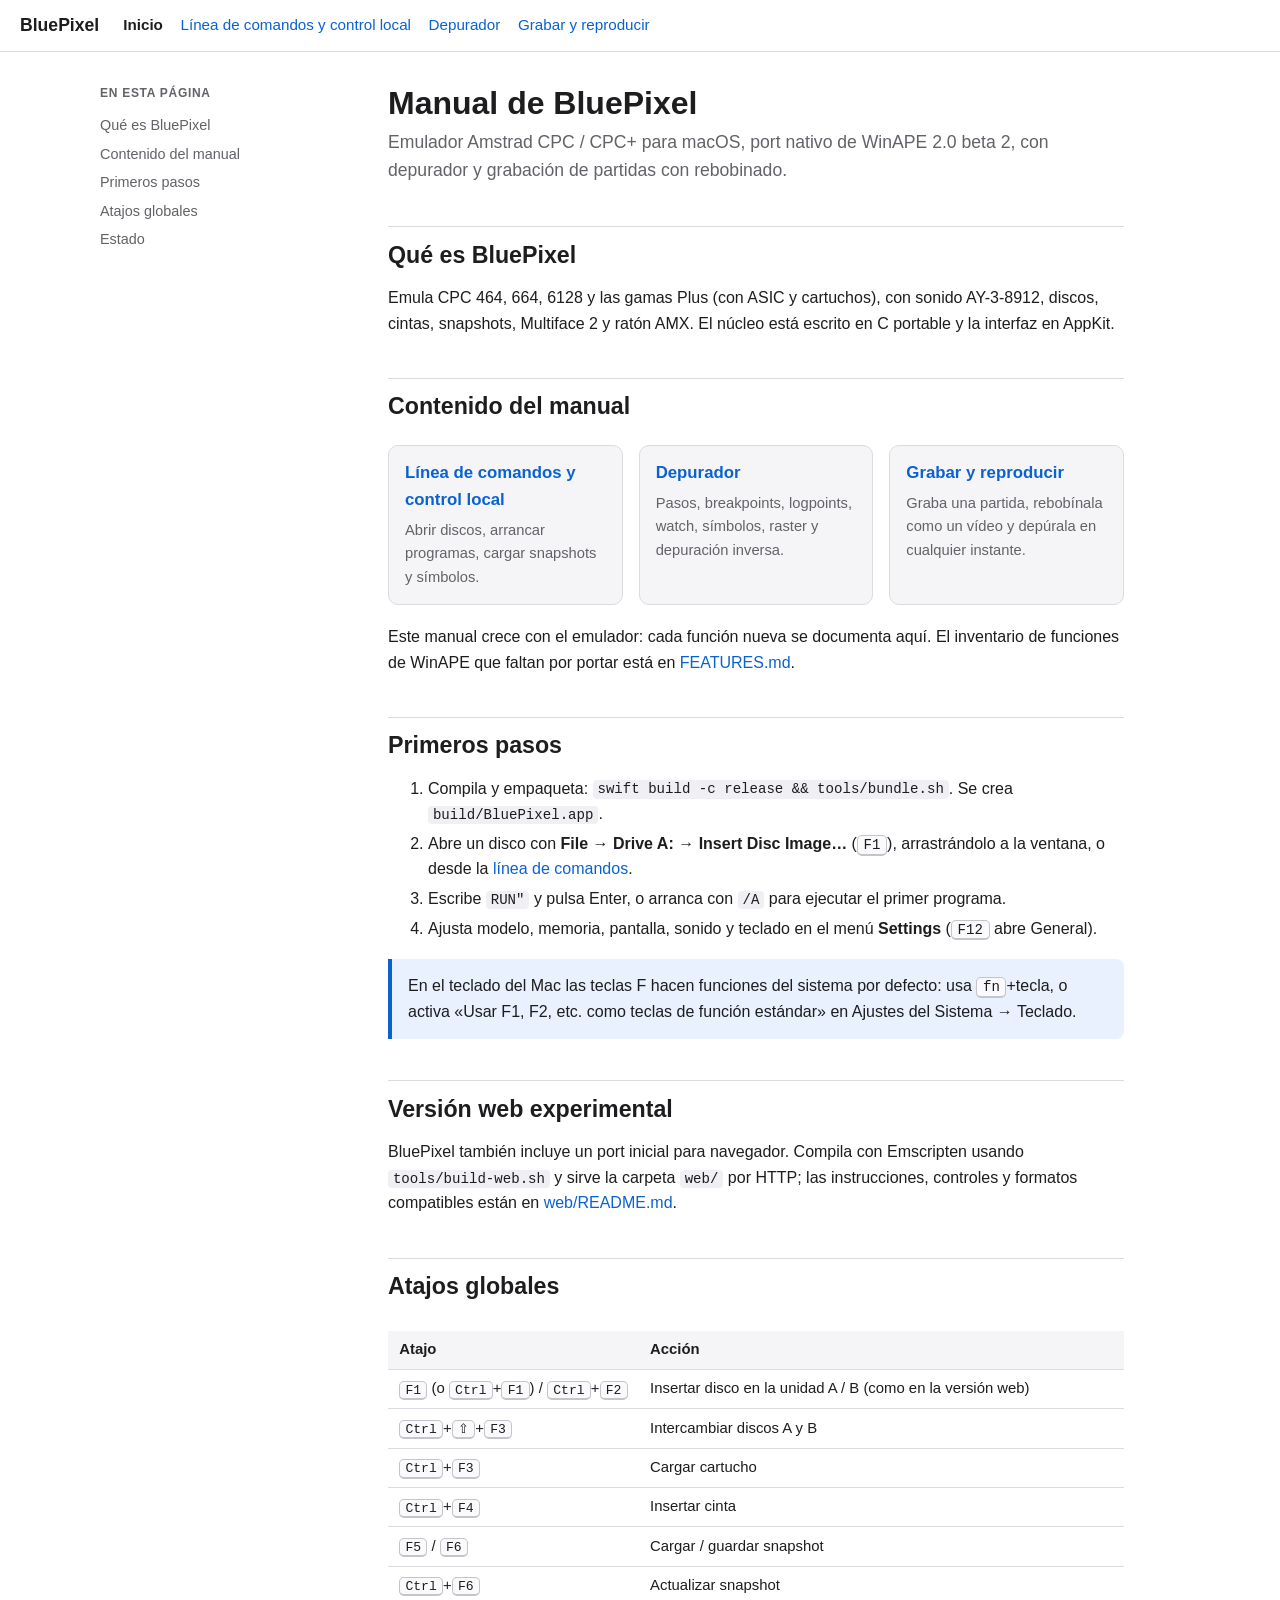
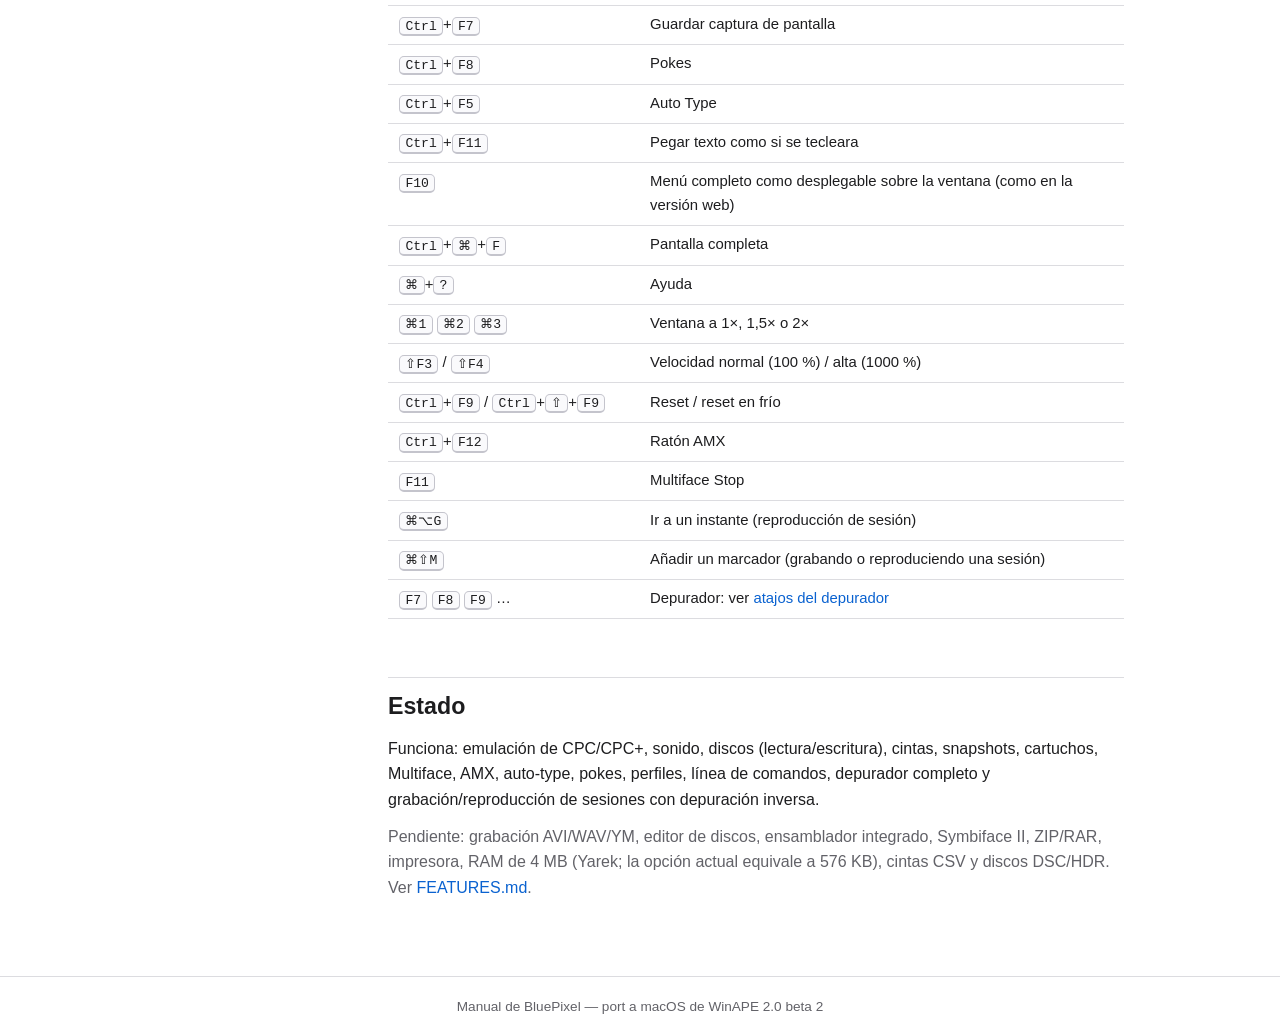
==== commit 829d99d4: "Add gamepad input, live volume menu and a disassembly scrollbar GameController drives the CPC joysti" ====
--- a/docs/index.html
+++ b/docs/index.html
@@ -88,7 +88,7 @@
 
 <h2 id="status">Estado</h2>
 <p>Funciona: emulación de CPC/CPC+, sonido, discos (lectura/escritura), cintas, snapshots, cartuchos, Multiface, AMX, auto-type, pokes, perfiles, línea de comandos, depurador completo y grabación/reproducción de sesiones con depuración inversa.</p>
-<p class="status-todo">Pendiente: grabación AVI/WAV/YM, editor de discos, ensamblador integrado, Symbiface II, ZIP/RAR, impresora, joystick/gamepad, RAM de 4 MB (Yarek; la opción actual equivale a 576 KB), cintas CSV y discos DSC/HDR. Ver <a href="FEATURES.md">FEATURES.md</a>.</p>
+<p class="status-todo">Pendiente: grabación AVI/WAV/YM, editor de discos, ensamblador integrado, Symbiface II, ZIP/RAR, impresora, RAM de 4 MB (Yarek; la opción actual equivale a 576 KB), cintas CSV y discos DSC/HDR. Ver <a href="FEATURES.md">FEATURES.md</a>.</p>
 </main>
 </div>
 
